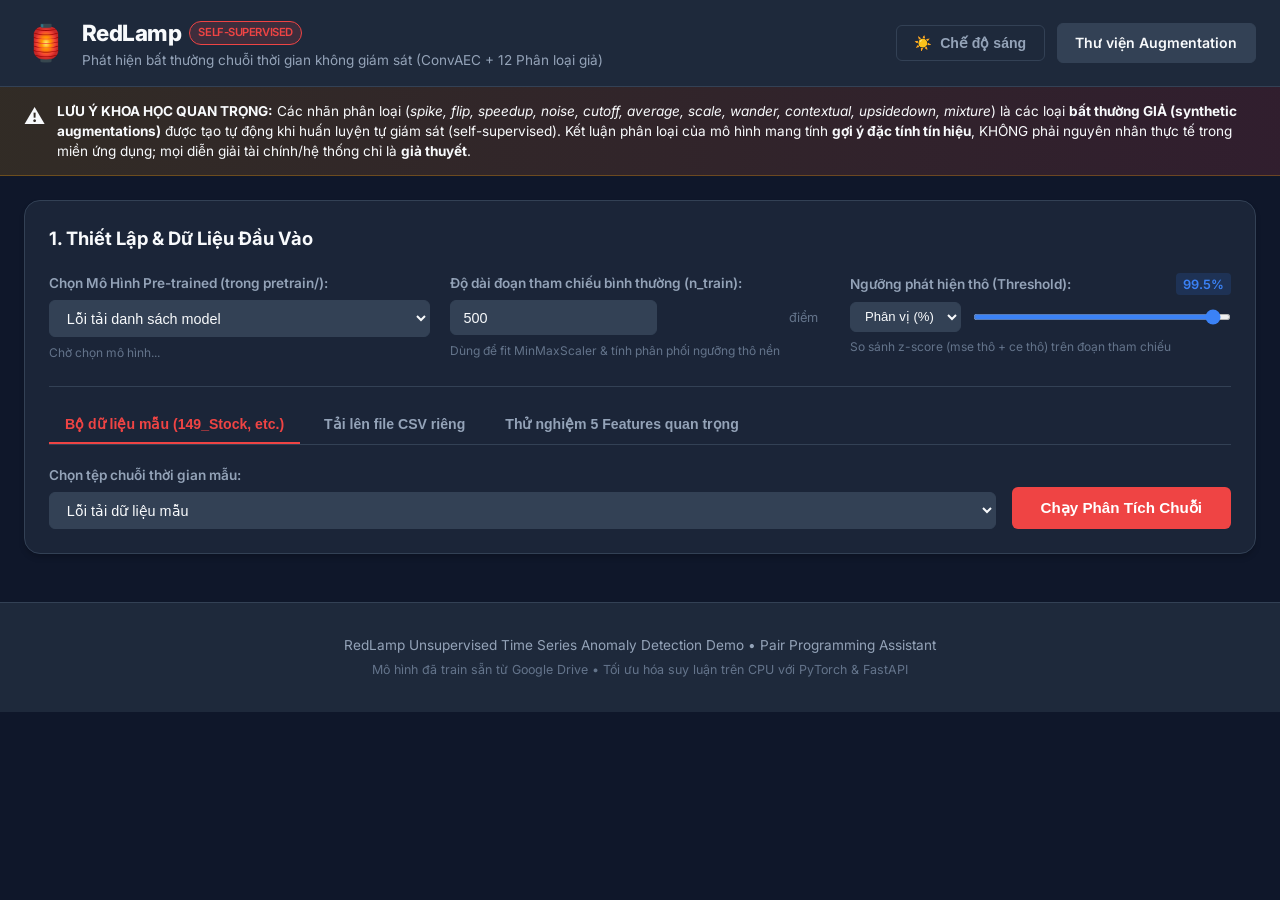
==== frontend/index.html @ c977cbc4 "added" ====
<!DOCTYPE html>
<html lang="vi">
<head>
  <meta charset="UTF-8">
  <meta name="viewport" content="width=device-width, initial-scale=1.0">
  <title>RedLamp: Phát Hiện Bất Thường Chuỗi Thời Gian Không Giám Sát</title>
  <link rel="stylesheet" href="style.css">
  <!-- Plotly.js for interactive responsive charts -->
  <script src="https://cdn.plot.ly/plotly-2.35.2.min.js"></script>
  <!-- Google Fonts -->
  <link rel="preconnect" href="https://fonts.googleapis.com">
  <link rel="preconnect" href="https://fonts.gstatic.com" crossorigin>
  <link href="https://fonts.googleapis.com/css2?family=Inter:wght@300;400;500;600;700;800&family=JetBrains+Mono:wght@400;500;600&display=swap" rel="stylesheet">
</head>
<body class="theme-dark">
  <!-- Top Navigation & Controls Header -->
  <header class="app-header">
    <div class="header-container">
      <div class="brand">
        <div class="brand-logo">🏮</div>
        <div>
          <h1 class="brand-title">RedLamp <span class="badge-tag">Self-Supervised</span></h1>
          <p class="brand-subtitle">Phát hiện bất thường chuỗi thời gian không giám sát (ConvAEC + 12 Phân loại giả)</p>
        </div>
      </div>
      <div class="header-actions">
        <button id="themeToggleBtn" class="btn btn-outline" title="Chuyển chế độ Sáng / Tối">
          <span id="themeIcon">☀️</span> <span id="themeText">Chế độ sáng</span>
        </button>
        <a href="#aug-section" class="btn btn-secondary">Thư viện Augmentation</a>
      </div>
    </div>
  </header>

  <!-- Scientific Disclaimer Banner -->
  <div class="disclaimer-banner">
    <div class="disclaimer-content">
      <span class="disclaimer-icon">⚠️</span>
      <div>
        <strong>LƯU Ý KHOA HỌC QUAN TRỌNG:</strong> Các nhãn phân loại (<em>spike, flip, speedup, noise, cutoff, average, scale, wander, contextual, upsidedown, mixture</em>) là các loại <strong>bất thường GIẢ (synthetic augmentations)</strong> được tạo tự động khi huấn luyện tự giám sát (self-supervised). Kết luận phân loại của mô hình mang tính <strong>gợi ý đặc tính tín hiệu</strong>, KHÔNG phải nguyên nhân thực tế trong miền ứng dụng; mọi diễn giải tài chính/hệ thống chỉ là <strong>giả thuyết</strong>.
      </div>
    </div>
  </div>

  <main class="main-container">
    <!-- TOP SECTION: MAIN CONTROLS & CONCLUSION -->
    <section class="section-card control-dashboard">
      <h2 class="section-title">1. Thiết Lập & Dữ Liệu Đầu Vào</h2>
      
      <div class="grid-controls">
        <!-- Model Selection -->
        <div class="form-group">
          <label for="modelSelect" class="form-label">Chọn Mô Hình Pre-trained (trong pretrain/):</label>
          <select id="modelSelect" class="form-control">
            <option value="">Đang tải danh sách model...</option>
          </select>
          <span class="field-hint" id="modelInfoText">Chờ chọn mô hình...</span>
        </div>

        <!-- Reference Period Length (n_train) -->
        <div class="form-group">
          <label for="nTrainInput" class="form-label">Độ dài đoạn tham chiếu bình thường (n_train):</label>
          <div class="input-with-action">
            <input type="number" id="nTrainInput" class="form-control" value="500" min="105" step="50">
            <span class="input-unit">điểm</span>
          </div>
          <span class="field-hint">Dùng để fit MinMaxScaler &amp; tính phân phối ngưỡng thô nền</span>
        </div>

        <!-- Detection Threshold Slider -->
        <div class="form-group">
          <div class="label-with-val">
            <label for="threshValSlider" class="form-label">Ngưỡng phát hiện thô (Threshold):</label>
            <span id="threshValBadge" class="val-badge">99.5%</span>
          </div>
          <div class="slider-row">
            <select id="threshTypeSelect" class="form-control compact-select">
              <option value="percentile">Phân vị (%)</option>
              <option value="sigma">Mean + kσ</option>
            </select>
            <input type="range" id="threshValSlider" class="form-range" min="90.0" max="99.9" step="0.1" value="99.5">
          </div>
          <span class="field-hint" id="threshHelpText">So sánh z-score (mse thô + ce thô) trên đoạn tham chiếu</span>
        </div>
      </div>

      <!-- Data Input Method Tabs -->
      <div class="tabs-container">
        <div class="tabs-nav">
          <button class="tab-btn active" data-tab="tab-sample">Bộ dữ liệu mẫu (149_Stock, etc.)</button>
          <button class="tab-btn" data-tab="tab-upload">Tải lên file CSV riêng</button>
          <button class="tab-btn" data-tab="tab-point">Thử nghiệm 5 Features quan trọng</button>
        </div>

        <!-- Tab 1: Pre-packaged Sample Data -->
        <div id="tab-sample" class="tab-pane active">
          <div class="sample-row">
            <div class="form-group flex-1">
              <label for="sampleSelect" class="form-label">Chọn tệp chuỗi thời gian mẫu:</label>
              <select id="sampleSelect" class="form-control">
                <option value="149_Stock_id_1_Finance_tr_500_1st_7.csv">149_Stock_id_1_Finance_tr_500_1st_7.csv (Khuyến nghị)</option>
              </select>
            </div>
            <button id="runSampleBtn" class="btn btn-primary btn-run">
              <span class="spinner" id="runSpinner" style="display:none;"></span>
              Chạy Phân Tích Chuỗi
            </button>
          </div>
        </div>

        <!-- Tab 2: Upload CSV -->
        <div id="tab-upload" class="tab-pane">
          <div class="upload-dropzone" id="dropZone">
            <input type="file" id="csvFileInput" accept=".csv" style="display:none;">
            <div class="drop-content">
              <div class="drop-icon">📁</div>
              <p>Kéo thả tệp CSV vào đây hoặc <span class="link-text" id="browseLink">Chọn tệp</span></p>
              <span class="field-hint">CSV cần cột giá trị (ví dụ: 'Data') và cột 'Label' (tùy chọn)</span>
            </div>
          </div>
          <div id="uploadFileInfo" class="upload-info" style="display:none;">
            <span id="uploadFileName"></span> (<span id="uploadRowCount"></span> dòng)
            <button id="runUploadBtn" class="btn btn-primary btn-sm ml-auto">Chạy phân tích tệp này</button>
          </div>
        </div>

        <!-- Tab 3: Interactive 5-Feature Point Tester -->
        <div id="tab-point" class="tab-pane">
          <p class="tab-desc">Thử nghiệm phản ứng tức thì của ConvAEC khi nhập mẫu giá trị cho 5 features đại diện:</p>
          <div class="features-grid" id="featuresGrid">
            <div class="feat-box">
              <label class="form-label">Feature 1 (chính/Data):</label>
              <input type="number" class="form-control feat-input" data-idx="0" value="0.85" step="0.05">
            </div>
            <div class="feat-box">
              <label class="form-label">Feature 2:</label>
              <input type="number" class="form-control feat-input" data-idx="1" value="0.20" step="0.05">
            </div>
            <div class="feat-box">
              <label class="form-label">Feature 3:</label>
              <input type="number" class="form-control feat-input" data-idx="2" value="0.10" step="0.05">
            </div>
            <div class="feat-box">
              <label class="form-label">Feature 4:</label>
              <input type="number" class="form-control feat-input" data-idx="3" value="0.05" step="0.05">
            </div>
            <div class="feat-box">
              <label class="form-label">Feature 5:</label>
              <input type="number" class="form-control feat-input" data-idx="4" value="0.00" step="0.05">
            </div>
          </div>
          <div class="point-actions">
            <button id="predictPointBtn" class="btn btn-secondary">Dự Đoán Tức Thì Trên Điểm Mẫu</button>
            <div id="pointResultBox" class="point-result-box" style="display:none;">
              <span>Kết quả: <strong id="pointTop1">--</strong></span>
              <span id="pointTop3"></span>
            </div>
          </div>
        </div>
      </div>
    </section>

    <!-- CONCLUSION CARD (Main Result) -->
    <section class="section-card conclusion-section" id="conclusionSection" style="display:none;">
      <div class="conclusion-header">
        <h2 class="section-title">2. Kết Luận Phân Tích &amp; Đánh Giá Mức Độ Tin Cậy</h2>
        <span id="conclusionBadge" class="status-badge status-normal">Đang chờ phân tích</span>
      </div>

      <div class="conclusion-grid">
        <!-- Card 1: Primary Verdict -->
        <div class="summary-card verdict-card">
          <div class="card-label">Kết Luận Tổng Thể</div>
          <div class="verdict-text" id="verdictText">Bình Thường</div>
          <div class="verdict-sub" id="verdictSub">Mức độ tin cậy: <span id="confVal">--</span>%</div>
          <div class="stat-pill-row">
            <div class="stat-pill">
              <span class="stat-title">Cửa sổ bất thường:</span>
              <span class="stat-num" id="flaggedCount">0</span> (<span id="flaggedPct">0%</span>)
            </div>
            <div class="stat-pill">
              <span class="stat-title">Số vùng gắn cờ:</span>
              <span class="stat-num" id="regionsCount">0</span>
            </div>
          </div>
        </div>

        <!-- Card 2: Top-3 Anomaly Types -->
        <div class="summary-card top3-card">
          <div class="card-label">Top-3 Nhóm Bất Thường Giả Dự Đoán</div>
          <div id="top3List" class="top3-bars">
            <span class="empty-hint">Không có bất thường nào được gắn cờ.</span>
          </div>
          <div class="card-footnote">
            * Nhãn của vùng = argmax xác suất trung bình các lớp nằm ngoài indices bị loại (lớp normal &amp; lớp có mean > 0.05).
          </div>
        </div>

        <!-- Card 3: Threshold Methodology -->
        <div class="summary-card explain-card">
          <div class="card-label">Nguyên Lý Chọn Ngưỡng Phát Hiện</div>
          <p class="explain-text">
            Điểm cuối cùng của RedLamp bị Min-Max trên toàn chuỗi nên luôn có điểm bằng 1.0 (không thể dùng để kết luận). Hệ thống sử dụng <strong>z-score thô</strong> (kết hợp sai số tái tạo <em>mse thô</em> và điểm phân loại <em>ce thô</em>) so với <strong>phân phối của đoạn tham chiếu bình thường</strong> (<span id="nTrainExplain">500</span> điểm đầu).
          </p>
          <div class="threshold-badge-display">
            Ngưỡng áp dụng: <strong id="threshActiveDesc">--</strong>
          </div>
        </div>
      </div>
    </section>

    <!-- BOTTOM SECTION: 10 STEP-BY-STEP VISUALIZATION BLOCKS -->
    <div id="vizContainer" style="display:none;">
      <!-- Interactive Sliding Time Step Controller -->
      <div class="time-slider-sticky">
        <div class="time-slider-container">
          <div class="slider-header-info">
            <span><strong>Cửa sổ đang chọn (t):</strong> Vị trí <span id="currentTBadge" class="t-badge">100</span> (Cửa sổ: [<span id="winRangeBadge">1 - 100</span>])</span>
            <span class="slider-hint">Kéo thanh trượt hoặc click vào biểu đồ chuỗi để kiểm tra chi tiết từng cửa sổ</span>
          </div>
          <input type="range" id="timeSlider" class="form-range main-time-slider" min="0" max="100" value="0">
        </div>
      </div>

      <!-- BLOCK 1: Raw & MinMax Normalized Series -->
      <section class="section-card viz-block" id="block-1">
        <div class="block-header">
          <div class="block-number">01</div>
          <div>
            <h3 class="block-title">Chuỗi Gốc &amp; Chuỗi Chuẩn Hóa Min-Max (Đánh Dấu Tham Chiếu)</h3>
            <p class="block-desc">Chuỗi đầu vào được chuẩn hóa MinMax dựa trên thống kê của n_train điểm đầu (vùng xanh lá). Nếu có giá trị vượt ngưỡng ngoài đoạn tham chiếu, giá trị có thể nhỏ hơn 0 hoặc lớn hơn 1.</p>
          </div>
        </div>
        <div id="chartSeries" class="chart-box"></div>
      </section>

      <!-- BLOCK 2: Sliding Window Selector -->
      <section class="section-card viz-block" id="block-2">
        <div class="block-header">
          <div class="block-number">02</div>
          <div>
            <h3 class="block-title">Cắt Cửa Sổ Trượt [t - W + 1, t] (W = 100)</h3>
            <p class="block-desc">Mô hình cắt chuỗi thành các cửa sổ trượt độ dài W=100. Vùng sáng vàng dưới đây làm nổi bật cửa sổ đang xét hiện tại.</p>
          </div>
        </div>
        <div id="chartSlidingWindow" class="chart-box"></div>
      </section>

      <!-- BLOCK 3: Latent Space PCA 2D Projection -->
      <section class="section-card viz-block" id="block-3">
        <div class="block-header">
          <div class="block-number">03</div>
          <div>
            <h3 class="block-title">Không Gian Tiềm Ẩn Encoder: Chiếu PCA 2D (Embedding 128D &rarr; 2D)</h3>
            <p class="block-desc">Vector đặc trưng 128 chiều (pred_enc) của từng cửa sổ được chiếu xuống 2D bằng PCA. Các cửa sổ bình thường cụm chặt ở trung tâm, trong khi bất thường dạt ra xa.</p>
          </div>
          <div class="pca-controls ml-auto">
            <label class="form-label compact">Tô màu theo:</label>
            <select id="pcaColorMode" class="form-control compact-select">
              <option value="score">Điểm bất thường (Anomaly Score)</option>
              <option value="flagged">Vùng gắn cờ (Flagged / Normal)</option>
              <option value="label">Nhãn Ground Truth</option>
            </select>
          </div>
        </div>
        <div id="chartPCA" class="chart-box"></div>
      </section>

      <!-- BLOCK 4: Window Reconstruction: Input vs Predicted -->
      <section class="section-card viz-block" id="block-4">
        <div class="block-header">
          <div class="block-number">04</div>
          <div>
            <h3 class="block-title">Tái Tạo Tín Hiệu: Input vs Predicted &amp; Sai Số Bình Phương</h3>
            <p class="block-desc">So sánh tín hiệu chuẩn hóa thực tế của cửa sổ được chọn với tín hiệu tái tạo bởi ConvDecoder. Sai số bình phương (x - x̂)² thể hiện rõ vị trí sai khác.</p>
          </div>
        </div>
        <div id="chartReconstruction" class="chart-box"></div>
      </section>

      <!-- BLOCK 5: Reconstruction MSE Score Curves -->
      <section class="section-card viz-block" id="block-5">
        <div class="block-header">
          <div class="block-number">05</div>
          <div>
            <h3 class="block-title">Điểm Tái Tạo: MSE Thô &rarr; Trung Bình Trượt (w=50) &rarr; Min-Max</h3>
            <p class="block-desc">Trực quan hóa cả 3 bước chuyển đổi của thành phần sai số tái tạo theo thời gian.</p>
          </div>
        </div>
        <div id="chartMSEScores" class="chart-box"></div>
      </section>

      <!-- BLOCK 6: Classification Heatmap & Probabilities Bar Chart -->
      <section class="section-card viz-block" id="block-6">
        <div class="block-header">
          <div class="block-number">06</div>
          <div>
            <h3 class="block-title">Bộ Phân Loại Đa Nhãn: Heatmap Toàn Chuỗi &amp; Cột 12 Lớp Cửa Sổ Đang Chọn</h3>
            <p class="block-desc">Xác suất phân loại softmax (12 lớp) trên toàn bộ các cửa sổ và phân phối chi tiết của cửa sổ đang xét.</p>
          </div>
        </div>
        <div class="grid-2-col">
          <div id="chartHeatmap" class="chart-box"></div>
          <div id="chartWindowProbs" class="chart-box"></div>
        </div>
      </section>

      <!-- BLOCK 7: Classification CE Score Curves -->
      <section class="section-card viz-block" id="block-7">
        <div class="block-header">
          <div class="block-number">07</div>
          <div>
            <h3 class="block-title">Điểm Phân Loại: CE Score (Loại Trừ Lớp Nền &amp; Trung Bình Trượt)</h3>
            <p class="block-desc">
              ce_score = tổng pred_label của các lớp KHÔNG thuộc indices, với 
              <span class="code-span">indices = {normal} ∪ {lớp có mean pred_label > 0.05}</span>.
              <br>Các lớp bị loại trong chuỗi này: <strong id="excludedClassesBadge">0 (normal)</strong>
            </p>
          </div>
        </div>
        <div id="chartCEScores" class="chart-box"></div>
      </section>

      <!-- BLOCK 8: Final RedLamp Score & Detected Regions -->
      <section class="section-card viz-block" id="block-8">
        <div class="block-header">
          <div class="block-number">08</div>
          <div>
            <h3 class="block-title">Điểm Cuối Cùng RedLamp = (mse_score + ce_score) / 2 &amp; Vùng Bị Gắn Cờ</h3>
            <p class="block-desc">Điểm tổng hợp RedLamp kết hợp tái tạo và phân loại, đối chiếu với ngưỡng phát hiện và nhãn Ground Truth (nếu có).</p>
          </div>
        </div>
        <div id="chartFinalScore" class="chart-box"></div>
      </section>

      <!-- BLOCK 9: Augmentation Library (12 Synthetic Anomaly Types) -->
      <section class="section-card viz-block" id="aug-section">
        <div class="block-header">
          <div class="block-number">09</div>
          <div>
            <h3 class="block-title">Thư Viện Augmentation: 12 Loại Bất Thường Giả Dùng Khi Huấn Luyện</h3>
            <p class="block-desc">Giải thích chi tiết 12 dạng bất thường nhân tạo được tự động chèn trong loaders/loader_aug.py giúp mô hình RedLamp học phân loại mà không cần nhãn người gán.</p>
          </div>
        </div>
        <div class="aug-grid" id="augGrid">
          <div class="loading-aug">Đang tải 12 dạng sóng bất thường giả...</div>
        </div>
      </section>

      <!-- BLOCK 10: Training & Validation Loss Curves -->
      <section class="section-card viz-block" id="block-10">
        <div class="block-header">
          <div class="block-number">10</div>
          <div>
            <h3 class="block-title">Lịch Sử Huấn Luyện Của Mô Hình (Train / Valid Loss)</h3>
            <p class="block-desc">Biểu đồ suy giảm hàm mất mát qua các Epoch: Tổng hợp, AE Loss (MSE) và C Loss (Cross Entropy) đọc từ các file *_loss.txt.</p>
          </div>
        </div>
        <div id="chartLossCurves" class="chart-box"></div>
      </section>
    </div>
  </main>

  <footer class="app-footer">
    <div class="footer-container">
      <p>RedLamp Unsupervised Time Series Anomaly Detection Demo &bull; Pair Programming Assistant</p>
      <p class="footer-sub">Mô hình đã train sẵn từ Google Drive &bull; Tối ưu hóa suy luận trên CPU với PyTorch &amp; FastAPI</p>
    </div>
  </footer>

  <script src="app.js"></script>
</body>
</html>
---- frontend/style.css ----
:root {
  --bg-primary: #0f172a;
  --bg-secondary: #1e293b;
  --bg-tertiary: #334155;
  --card-bg: rgba(30, 41, 59, 0.85);
  --card-border: #334155;
  --text-primary: #f8fafc;
  --text-secondary: #94a3b8;
  --text-muted: #64748b;
  --accent-red: #ef4444;
  --accent-red-bg: rgba(239, 68, 68, 0.15);
  --accent-green: #10b981;
  --accent-green-bg: rgba(16, 185, 129, 0.15);
  --accent-blue: #3b82f6;
  --accent-blue-bg: rgba(59, 130, 246, 0.15);
  --accent-amber: #f59e0b;
  --accent-purple: #8b5cf6;
  --chart-grid: rgba(255, 255, 255, 0.08);
  --radius-sm: 6px;
  --radius-md: 10px;
  --radius-lg: 16px;
  --shadow-sm: 0 1px 2px 0 rgba(0, 0, 0, 0.05);
  --shadow-md: 0 4px 6px -1px rgba(0, 0, 0, 0.2);
  --shadow-lg: 0 10px 15px -3px rgba(0, 0, 0, 0.3);
}

body.theme-light {
  --bg-primary: #f8fafc;
  --bg-secondary: #ffffff;
  --bg-tertiary: #e2e8f0;
  --card-bg: rgba(255, 255, 255, 0.9);
  --card-border: #e2e8f0;
  --text-primary: #0f172a;
  --text-secondary: #475569;
  --text-muted: #94a3b8;
  --accent-red: #dc2626;
  --accent-red-bg: rgba(220, 38, 38, 0.1);
  --accent-green: #059669;
  --accent-green-bg: rgba(5, 150, 105, 0.1);
  --accent-blue: #2563eb;
  --accent-blue-bg: rgba(37, 99, 235, 0.1);
  --chart-grid: rgba(0, 0, 0, 0.06);
}

* {
  box-sizing: border-box;
  margin: 0;
  padding: 0;
}

body {
  font-family: 'Inter', -apple-system, BlinkMacSystemFont, sans-serif;
  background-color: var(--bg-primary);
  color: var(--text-primary);
  line-height: 1.5;
  transition: background-color 0.25s, color 0.25s;
}

/* HEADER */
.app-header {
  background-color: var(--bg-secondary);
  border-bottom: 1px solid var(--card-border);
  padding: 1rem 1.5rem;
  position: sticky;
  top: 0;
  z-index: 100;
  backdrop-filter: blur(8px);
}

.header-container {
  max-width: 1400px;
  margin: 0 auto;
  display: flex;
  justify-content: space-between;
  align-items: center;
  flex-wrap: wrap;
  gap: 1rem;
}

.brand {
  display: flex;
  align-items: center;
  gap: 0.85rem;
}

.brand-logo {
  font-size: 2.2rem;
  line-height: 1;
}

.brand-title {
  font-size: 1.4rem;
  font-weight: 800;
  letter-spacing: -0.02em;
  display: flex;
  align-items: center;
  gap: 0.5rem;
}

.brand-subtitle {
  font-size: 0.85rem;
  color: var(--text-secondary);
}

.badge-tag {
  font-size: 0.7rem;
  font-weight: 600;
  background: var(--accent-red-bg);
  color: var(--accent-red);
  padding: 0.15rem 0.5rem;
  border-radius: 9999px;
  border: 1px solid var(--accent-red);
  text-transform: uppercase;
}

.header-actions {
  display: flex;
  align-items: center;
  gap: 0.75rem;
}

/* DISCLAIMER BANNER */
.disclaimer-banner {
  background: linear-gradient(90deg, rgba(245, 158, 11, 0.15), rgba(239, 68, 68, 0.15));
  border-bottom: 1px solid rgba(245, 158, 11, 0.3);
  padding: 0.85rem 1.5rem;
  color: var(--text-primary);
  font-size: 0.85rem;
}

.disclaimer-content {
  max-width: 1400px;
  margin: 0 auto;
  display: flex;
  align-items: flex-start;
  gap: 0.75rem;
}

.disclaimer-icon {
  font-size: 1.3rem;
  flex-shrink: 0;
}

/* LAYOUT CONTAINER */
.main-container {
  max-width: 1400px;
  margin: 1.5rem auto;
  padding: 0 1.5rem;
  display: flex;
  flex-direction: column;
  gap: 1.5rem;
}

/* SECTION CARDS */
.section-card {
  background-color: var(--card-bg);
  border: 1px solid var(--card-border);
  border-radius: var(--radius-lg);
  padding: 1.5rem;
  box-shadow: var(--shadow-md);
  backdrop-filter: blur(8px);
}

.section-title {
  font-size: 1.15rem;
  font-weight: 700;
  margin-bottom: 1.25rem;
  color: var(--text-primary);
  display: flex;
  align-items: center;
  gap: 0.5rem;
}

/* FORM CONTROLS */
.grid-controls {
  display: grid;
  grid-template-columns: repeat(auto-fit, minmax(280px, 1fr));
  gap: 1.25rem;
  margin-bottom: 1.5rem;
}

.form-group {
  display: flex;
  flex-direction: column;
  gap: 0.4rem;
}

.form-label {
  font-size: 0.85rem;
  font-weight: 600;
  color: var(--text-secondary);
}

.form-label.compact {
  font-size: 0.8rem;
  margin-bottom: 0;
}

.form-control {
  background-color: var(--bg-tertiary);
  border: 1px solid var(--card-border);
  color: var(--text-primary);
  border-radius: var(--radius-sm);
  padding: 0.55rem 0.8rem;
  font-size: 0.9rem;
  outline: none;
  transition: border-color 0.15s, box-shadow 0.15s;
}

.form-control:focus {
  border-color: var(--accent-blue);
  box-shadow: 0 0 0 2px var(--accent-blue-bg);
}

.compact-select {
  padding: 0.35rem 0.6rem;
  font-size: 0.82rem;
  width: auto;
}

.field-hint {
  font-size: 0.75rem;
  color: var(--text-muted);
}

.label-with-val {
  display: flex;
  justify-content: space-between;
  align-items: center;
}

.val-badge {
  background: var(--accent-blue-bg);
  color: var(--accent-blue);
  font-size: 0.8rem;
  font-weight: 600;
  padding: 0.1rem 0.45rem;
  border-radius: 4px;
}

.slider-row {
  display: flex;
  align-items: center;
  gap: 0.75rem;
}

.form-range {
  flex: 1;
  accent-color: var(--accent-blue);
  height: 6px;
  cursor: pointer;
}

.input-with-action {
  display: flex;
  align-items: center;
  position: relative;
}

.input-unit {
  position: absolute;
  right: 0.75rem;
  font-size: 0.8rem;
  color: var(--text-muted);
  pointer-events: none;
}

/* BUTTONS */
.btn {
  display: inline-flex;
  align-items: center;
  justify-content: center;
  gap: 0.5rem;
  padding: 0.55rem 1.1rem;
  font-size: 0.88rem;
  font-weight: 600;
  border-radius: var(--radius-sm);
  cursor: pointer;
  border: 1px solid transparent;
  transition: all 0.15s ease-in-out;
  text-decoration: none;
}

.btn-primary {
  background-color: var(--accent-red);
  color: #ffffff;
}

.btn-primary:hover {
  background-color: #dc2626;
  box-shadow: 0 2px 8px rgba(239, 68, 68, 0.4);
}

.btn-secondary {
  background-color: var(--bg-tertiary);
  color: var(--text-primary);
  border-color: var(--card-border);
}

.btn-secondary:hover {
  background-color: var(--card-border);
}

.btn-outline {
  background-color: transparent;
  border-color: var(--card-border);
  color: var(--text-secondary);
}

.btn-outline:hover {
  color: var(--text-primary);
  border-color: var(--text-secondary);
}

.btn-sm {
  padding: 0.35rem 0.75rem;
  font-size: 0.8rem;
}

.btn-run {
  padding: 0.7rem 1.75rem;
  font-size: 0.95rem;
  height: 42px;
  align-self: flex-end;
}

/* SPINNER */
.spinner {
  width: 16px;
  height: 16px;
  border: 2px solid rgba(255, 255, 255, 0.3);
  border-top-color: #ffffff;
  border-radius: 50%;
  animation: spin 0.8s linear infinite;
  display: inline-block;
}

@keyframes spin {
  to { transform: rotate(360deg); }
}

/* TABS */
.tabs-container {
  border-top: 1px solid var(--card-border);
  padding-top: 1.25rem;
}

.tabs-nav {
  display: flex;
  gap: 0.5rem;
  border-bottom: 1px solid var(--card-border);
  margin-bottom: 1.25rem;
}

.tab-btn {
  background: transparent;
  border: none;
  color: var(--text-secondary);
  font-size: 0.88rem;
  font-weight: 600;
  padding: 0.6rem 1rem;
  cursor: pointer;
  border-bottom: 2px solid transparent;
  transition: all 0.15s;
}

.tab-btn:hover {
  color: var(--text-primary);
}

.tab-btn.active {
  color: var(--accent-red);
  border-bottom-color: var(--accent-red);
}

.tab-pane {
  display: none;
}

.tab-pane.active {
  display: block;
}

.sample-row {
  display: flex;
  align-items: flex-end;
  gap: 1rem;
  flex-wrap: wrap;
}

.flex-1 {
  flex: 1;
}

/* DROPZONE */
.upload-dropzone {
  border: 2px dashed var(--card-border);
  border-radius: var(--radius-md);
  padding: 2rem;
  text-align: center;
  background-color: var(--bg-tertiary);
  cursor: pointer;
  transition: border-color 0.2s, background-color 0.2s;
}

.upload-dropzone:hover, .upload-dropzone.dragover {
  border-color: var(--accent-blue);
  background-color: var(--accent-blue-bg);
}

.drop-icon {
  font-size: 2.2rem;
  margin-bottom: 0.5rem;
}

.link-text {
  color: var(--accent-blue);
  text-decoration: underline;
  cursor: pointer;
}

.upload-info {
  display: flex;
  align-items: center;
  gap: 1rem;
  background: var(--bg-secondary);
  border: 1px solid var(--card-border);
  border-radius: var(--radius-sm);
  padding: 0.75rem 1rem;
  margin-top: 0.75rem;
}

.ml-auto {
  margin-left: auto;
}

/* 5-FEATURES GRID */
.features-grid {
  display: grid;
  grid-template-columns: repeat(auto-fit, minmax(140px, 1fr));
  gap: 0.85rem;
  margin-top: 0.75rem;
  margin-bottom: 1rem;
}

.feat-box {
  background: var(--bg-tertiary);
  padding: 0.6rem 0.8rem;
  border-radius: var(--radius-sm);
  border: 1px solid var(--card-border);
}

.point-actions {
  display: flex;
  align-items: center;
  gap: 1.25rem;
  flex-wrap: wrap;
}

.point-result-box {
  background: var(--bg-secondary);
  border: 1px solid var(--accent-purple);
  padding: 0.5rem 1rem;
  border-radius: var(--radius-sm);
  display: flex;
  gap: 1.25rem;
  align-items: center;
  font-size: 0.88rem;
}

/* CONCLUSION SECTION */
.conclusion-header {
  display: flex;
  justify-content: space-between;
  align-items: center;
  margin-bottom: 1.25rem;
  flex-wrap: wrap;
  gap: 0.75rem;
}

.status-badge {
  font-size: 0.95rem;
  font-weight: 700;
  padding: 0.35rem 1.1rem;
  border-radius: 9999px;
  text-transform: uppercase;
  letter-spacing: 0.05em;
  display: inline-flex;
  align-items: center;
  gap: 0.5rem;
}

.status-anomaly {
  background-color: var(--accent-red-bg);
  color: var(--accent-red);
  border: 1px solid var(--accent-red);
  box-shadow: 0 0 12px rgba(239, 68, 68, 0.3);
}

.status-normal {
  background-color: var(--accent-green-bg);
  color: var(--accent-green);
  border: 1px solid var(--accent-green);
}

.conclusion-grid {
  display: grid;
  grid-template-columns: repeat(auto-fit, minmax(320px, 1fr));
  gap: 1.25rem;
}

.summary-card {
  background: var(--bg-secondary);
  border: 1px solid var(--card-border);
  border-radius: var(--radius-md);
  padding: 1.25rem;
  display: flex;
  flex-direction: column;
  gap: 0.75rem;
}

.card-label {
  font-size: 0.78rem;
  font-weight: 700;
  text-transform: uppercase;
  color: var(--text-muted);
  letter-spacing: 0.05em;
}

.verdict-text {
  font-size: 1.8rem;
  font-weight: 800;
  line-height: 1.2;
}

.verdict-sub {
  font-size: 0.9rem;
  color: var(--text-secondary);
}

.stat-pill-row {
  display: flex;
  gap: 0.75rem;
  margin-top: auto;
  flex-wrap: wrap;
}

.stat-pill {
  background: var(--bg-tertiary);
  padding: 0.35rem 0.65rem;
  border-radius: 6px;
  font-size: 0.8rem;
  display: flex;
  gap: 0.3rem;
  align-items: center;
}

.stat-title {
  color: var(--text-muted);
}

.stat-num {
  font-weight: 700;
  color: var(--text-primary);
}

.top3-bars {
  display: flex;
  flex-direction: column;
  gap: 0.5rem;
}

.top3-item {
  display: flex;
  flex-direction: column;
  gap: 0.2rem;
}

.top3-label-row {
  display: flex;
  justify-content: space-between;
  font-size: 0.82rem;
  font-weight: 600;
}

.top3-progress-bg {
  background: var(--bg-tertiary);
  border-radius: 4px;
  height: 8px;
  overflow: hidden;
}

.top3-progress-fill {
  background: linear-gradient(90deg, var(--accent-red), var(--accent-amber));
  height: 100%;
  border-radius: 4px;
}

.card-footnote {
  font-size: 0.72rem;
  color: var(--text-muted);
  line-height: 1.3;
  margin-top: auto;
}

.explain-text {
  font-size: 0.85rem;
  color: var(--text-secondary);
  line-height: 1.5;
}

.threshold-badge-display {
  background: var(--bg-tertiary);
  border-radius: 6px;
  padding: 0.5rem 0.75rem;
  font-size: 0.82rem;
  margin-top: auto;
}

/* STICKY TIME SLIDER */
.time-slider-sticky {
  position: sticky;
  top: 75px;
  z-index: 90;
  background: var(--bg-secondary);
  border: 1px solid var(--accent-blue);
  border-radius: var(--radius-md);
  padding: 0.85rem 1.25rem;
  box-shadow: var(--shadow-lg);
  backdrop-filter: blur(12px);
}

.time-slider-container {
  display: flex;
  flex-direction: column;
  gap: 0.4rem;
}

.slider-header-info {
  display: flex;
  justify-content: space-between;
  font-size: 0.85rem;
  flex-wrap: wrap;
}

.t-badge {
  background: var(--accent-blue-bg);
  color: var(--accent-blue);
  font-family: 'JetBrains Mono', monospace;
  font-weight: 700;
  padding: 0.1rem 0.4rem;
  border-radius: 4px;
}

.slider-hint {
  font-size: 0.75rem;
  color: var(--text-muted);
}

.main-time-slider {
  width: 100%;
  accent-color: var(--accent-blue);
  cursor: pointer;
}

/* VIZ BLOCKS */
.viz-block {
  margin-bottom: 1.5rem;
}

.block-header {
  display: flex;
  align-items: flex-start;
  gap: 1rem;
  margin-bottom: 1rem;
  flex-wrap: wrap;
}

.block-number {
  font-family: 'JetBrains Mono', monospace;
  font-size: 1.4rem;
  font-weight: 800;
  color: var(--accent-red);
  background: var(--accent-red-bg);
  padding: 0.1rem 0.6rem;
  border-radius: 6px;
  flex-shrink: 0;
}

.block-title {
  font-size: 1.05rem;
  font-weight: 700;
  color: var(--text-primary);
}

.block-desc {
  font-size: 0.82rem;
  color: var(--text-secondary);
  margin-top: 0.2rem;
}

.code-span {
  font-family: 'JetBrains Mono', monospace;
  background: var(--bg-tertiary);
  padding: 0.1rem 0.35rem;
  border-radius: 4px;
  font-size: 0.8rem;
}

.chart-box {
  width: 100%;
  min-height: 340px;
  background: var(--bg-secondary);
  border: 1px solid var(--card-border);
  border-radius: var(--radius-md);
  overflow: hidden;
}

.grid-2-col {
  display: grid;
  grid-template-columns: 3fr 2fr;
  gap: 1.25rem;
}

@media (max-width: 900px) {
  .grid-2-col {
    grid-template-columns: 1fr;
  }
}

/* AUGMENTATION GALLERY */
.aug-grid {
  display: grid;
  grid-template-columns: repeat(auto-fill, minmax(280px, 1fr));
  gap: 1.25rem;
}

.aug-card {
  background: var(--bg-secondary);
  border: 1px solid var(--card-border);
  border-radius: var(--radius-md);
  padding: 1rem;
  display: flex;
  flex-direction: column;
  gap: 0.5rem;
  transition: transform 0.15s, border-color 0.15s;
}

.aug-card:hover {
  transform: translateY(-2px);
  border-color: var(--accent-red);
}

.aug-card-title {
  font-size: 0.9rem;
  font-weight: 700;
  display: flex;
  justify-content: space-between;
}

.aug-tag {
  font-size: 0.7rem;
  font-family: 'JetBrains Mono', monospace;
  color: var(--accent-red);
  background: var(--accent-red-bg);
  padding: 0.1rem 0.4rem;
  border-radius: 4px;
}

.aug-card-desc {
  font-size: 0.78rem;
  color: var(--text-secondary);
  line-height: 1.35;
}

.aug-chart-mini {
  width: 100%;
  height: 120px;
  background: var(--bg-tertiary);
  border-radius: var(--radius-sm);
  overflow: hidden;
}

/* FOOTER */
.app-footer {
  border-top: 1px solid var(--card-border);
  background: var(--bg-secondary);
  padding: 2rem 1.5rem;
  margin-top: 3rem;
  text-align: center;
}

.footer-container {
  max-width: 1400px;
  margin: 0 auto;
  font-size: 0.85rem;
  color: var(--text-secondary);
}

.footer-sub {
  font-size: 0.78rem;
  color: var(--text-muted);
  margin-top: 0.35rem;
}
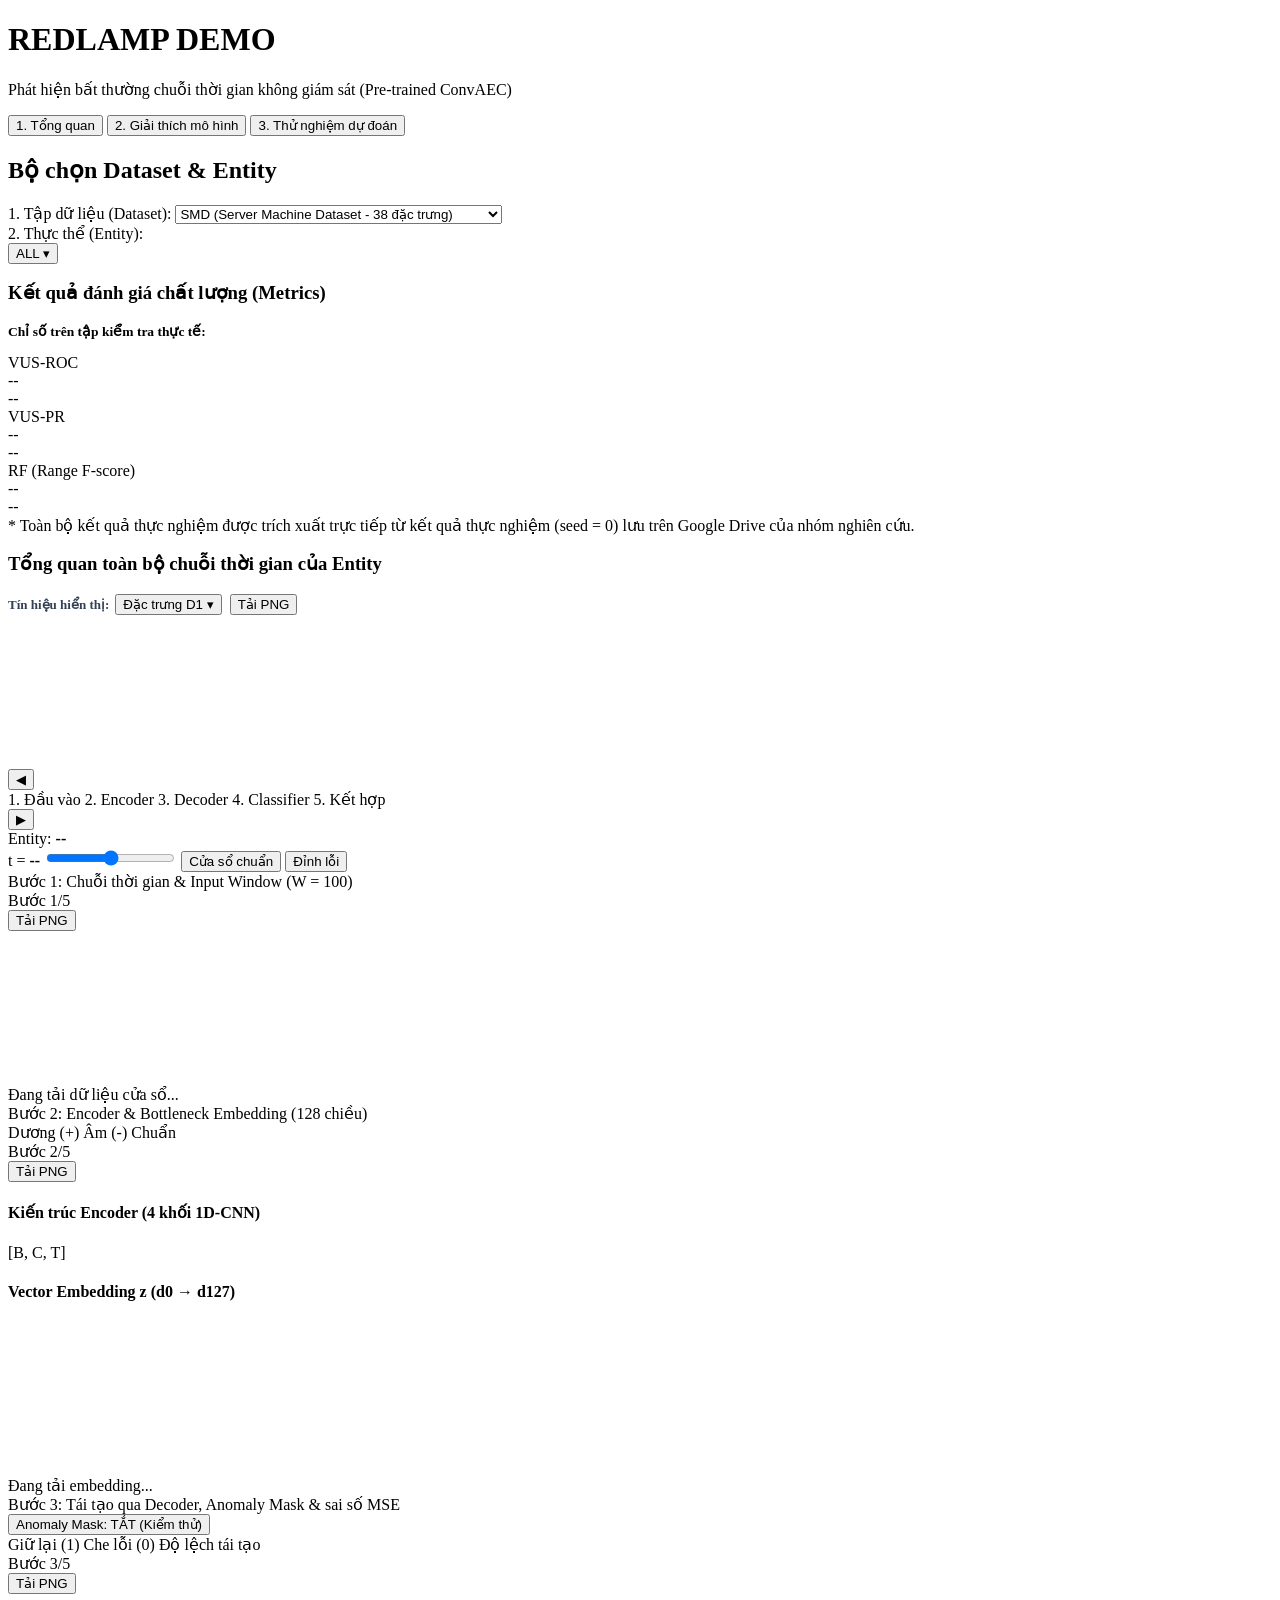
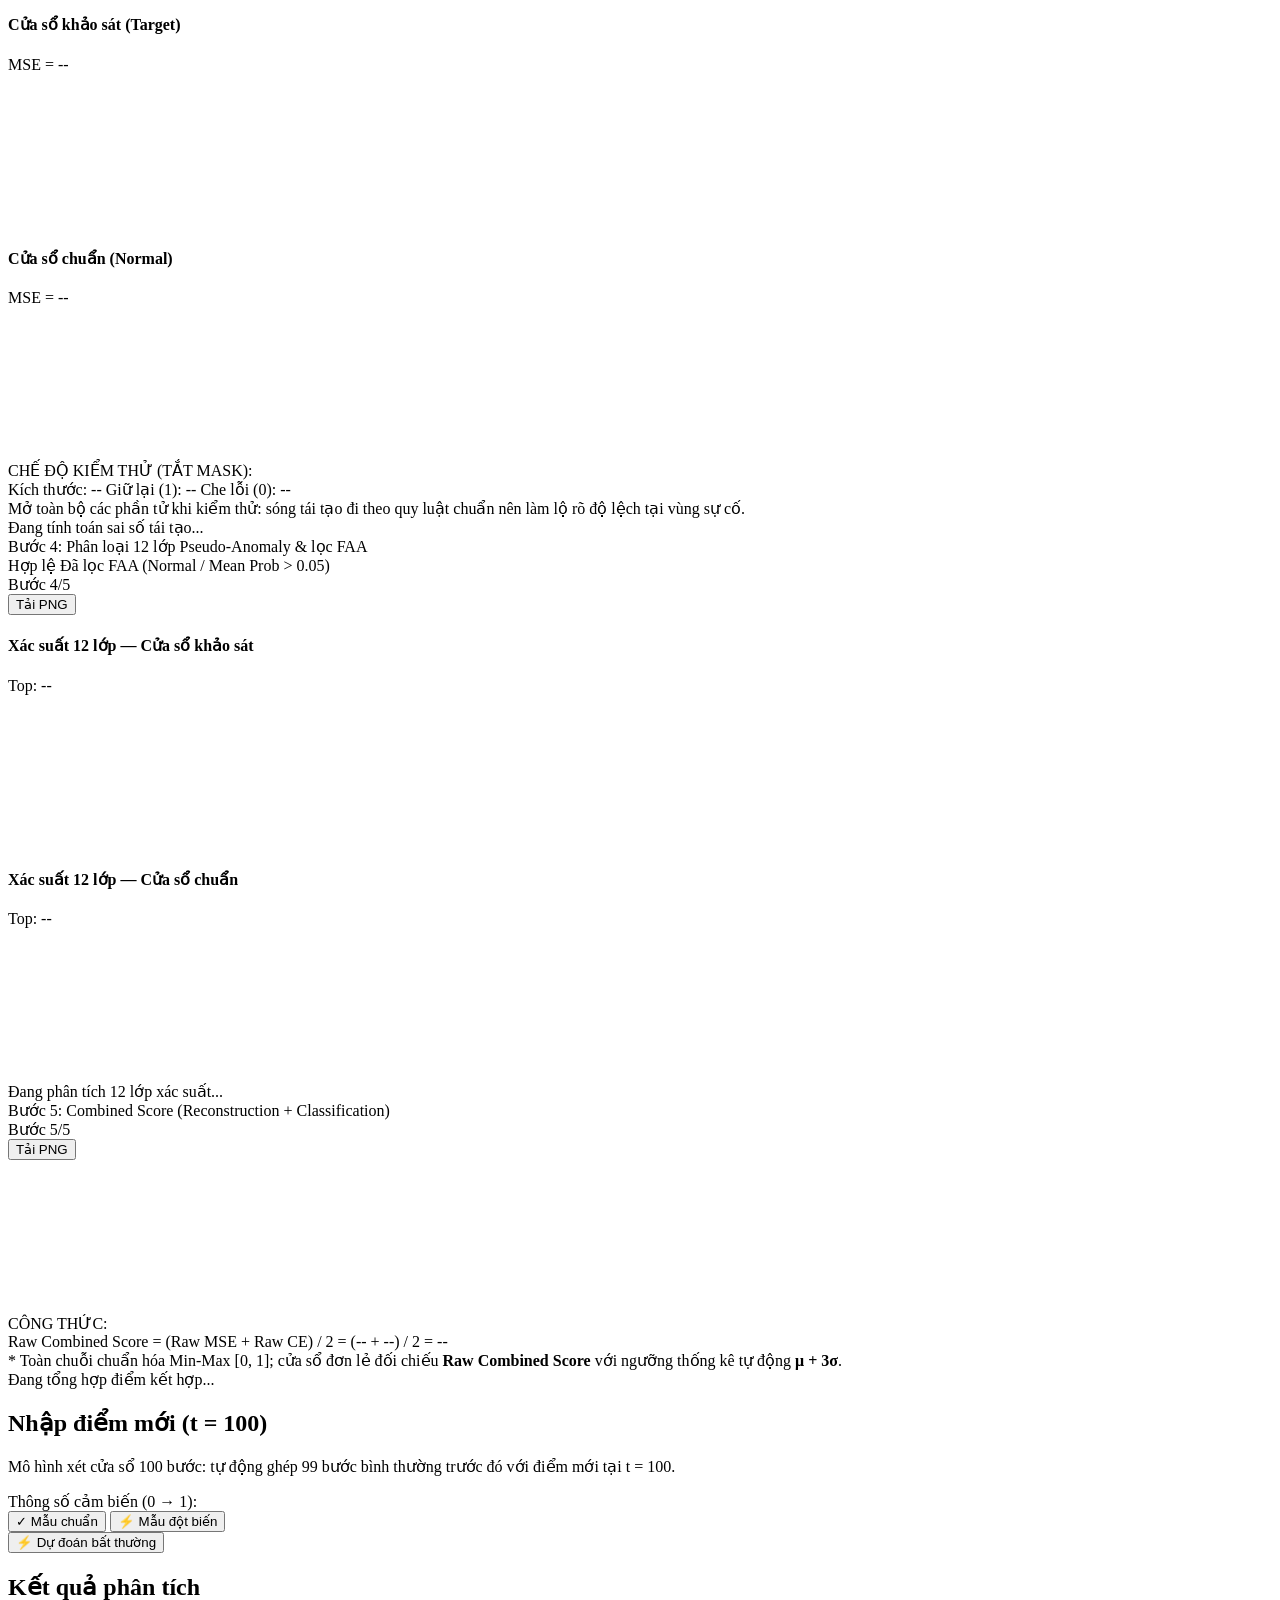
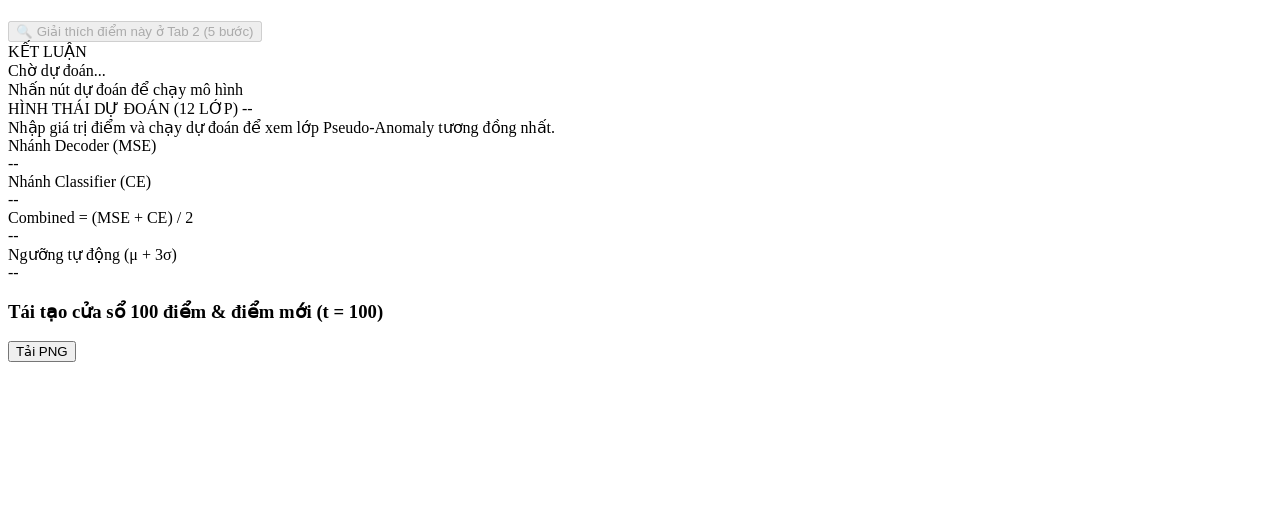
==== commit 60fdce57: "feat: update redlamp implementation, add SMD benchmark datasets, demo application, notebooks and aca" ====
--- a/frontend/index.html
+++ b/frontend/index.html
@@ -1,374 +1,487 @@
 <!DOCTYPE html>
 <html lang="vi">
+
 <head>
   <meta charset="UTF-8">
   <meta name="viewport" content="width=device-width, initial-scale=1.0">
-  <title>RedLamp: Phát Hiện Bất Thường Chuỗi Thời Gian Không Giám Sát</title>
-  <link rel="stylesheet" href="style.css">
-  <!-- Plotly.js for interactive responsive charts -->
-  <script src="https://cdn.plot.ly/plotly-2.35.2.min.js"></script>
-  <!-- Google Fonts -->
-  <link rel="preconnect" href="https://fonts.googleapis.com">
-  <link rel="preconnect" href="https://fonts.gstatic.com" crossorigin>
-  <link href="https://fonts.googleapis.com/css2?family=Inter:wght@300;400;500;600;700;800&family=JetBrains+Mono:wght@400;500;600&display=swap" rel="stylesheet">
+  <meta http-equiv="Cache-Control" content="no-cache, no-store, must-revalidate">
+  <meta http-equiv="Pragma" content="no-cache">
+  <meta http-equiv="Expires" content="0">
+  <title>RedLamp Demo - Phát hiện bất thường chuỗi thời gian</title>
+  <link rel="stylesheet" href="/static/style.css?v=20261119_v3_noseed">
 </head>
-<body class="theme-dark">
-  <!-- Top Navigation & Controls Header -->
+
+<body>
+  <!-- Compact Unified Topbar -->
   <header class="app-header">
-    <div class="header-container">
+    <div class="header-content">
       <div class="brand">
-        <div class="brand-logo">🏮</div>
-        <div>
-          <h1 class="brand-title">RedLamp <span class="badge-tag">Self-Supervised</span></h1>
-          <p class="brand-subtitle">Phát hiện bất thường chuỗi thời gian không giám sát (ConvAEC + 12 Phân loại giả)</p>
-        </div>
-      </div>
-      <div class="header-actions">
-        <button id="themeToggleBtn" class="btn btn-outline" title="Chuyển chế độ Sáng / Tối">
-          <span id="themeIcon">☀️</span> <span id="themeText">Chế độ sáng</span>
-        </button>
-        <a href="#aug-section" class="btn btn-secondary">Thư viện Augmentation</a>
-      </div>
+        <h1>REDLAMP DEMO</h1>
+        <p class="subtitle">Phát hiện bất thường chuỗi thời gian không giám sát (Pre-trained ConvAEC)</p>
+      </div>
+
+      <!-- Navigation Tabs integrated in Header -->
+      <nav class="app-tabs">
+        <button class="tab-btn active" data-tab="tab-pretrain">1. Tổng quan</button>
+        <button class="tab-btn" data-tab="tab-explain">2. Giải thích mô hình</button>
+        <button class="tab-btn" data-tab="tab-predict">3. Thử nghiệm dự đoán</button>
+      </nav>
     </div>
   </header>
 
-  <!-- Scientific Disclaimer Banner -->
-  <div class="disclaimer-banner">
-    <div class="disclaimer-content">
-      <span class="disclaimer-icon">⚠️</span>
-      <div>
-        <strong>LƯU Ý KHOA HỌC QUAN TRỌNG:</strong> Các nhãn phân loại (<em>spike, flip, speedup, noise, cutoff, average, scale, wander, contextual, upsidedown, mixture</em>) là các loại <strong>bất thường GIẢ (synthetic augmentations)</strong> được tạo tự động khi huấn luyện tự giám sát (self-supervised). Kết luận phân loại của mô hình mang tính <strong>gợi ý đặc tính tín hiệu</strong>, KHÔNG phải nguyên nhân thực tế trong miền ứng dụng; mọi diễn giải tài chính/hệ thống chỉ là <strong>giả thuyết</strong>.
+  <main class="app-main">
+    <!-- TAB 1: PRETRAIN SELECTION -->
+    <section id="tab-pretrain" class="tab-content active">
+      <div class="card selector-card">
+        <div class="selector-header-row">
+          <h2>Bộ chọn Dataset &amp; Entity</h2>
+        </div>
+        <div class="selector-grid">
+          <div class="form-group">
+            <label for="select-dataset">1. Tập dữ liệu (Dataset):</label>
+            <select id="select-dataset" class="form-control">
+              <option value="smd">SMD (Server Machine Dataset - 38 đặc trưng)</option>
+              <option value="iops">AIOps / IOPS (1 đặc trưng)</option>
+              <option value="msl">MSL (Mars Science Laboratory - 55 đặc trưng)</option>
+              <option value="smap">SMAP (Soil Moisture Active Passive - 25 đặc trưng)</option>
+              <option value="anomaly_archive">UCR (Anomaly Archive 250 thực thể - 1 đặc trưng)</option>
+            </select>
+          </div>
+
+          <div class="form-group">
+            <label for="btn-entity-picker">2. Thực thể (Entity):</label>
+            <div class="entity-picker-wrap" id="wrap-entity-picker">
+              <button type="button" class="entity-picker-btn" id="btn-entity-picker">
+                <span class="entity-picker-lbl" id="lbl-entity-picker">ALL</span>
+                <span class="feature-picker-caret">▾</span>
+              </button>
+              <div class="entity-picker-popover" id="popover-entity-picker" style="display:none;">
+                <div class="ep-top-bar">
+                  <input type="text" class="ep-search-input" id="input-entity-picker-search"
+                    placeholder="Tìm nhanh thực thể..." autocomplete="off">
+                  <button type="button" class="ep-all-btn active" id="btn-entity-pick-all">ALL</button>
+                </div>
+                <div class="ep-section-meta" id="lbl-entity-picker-count">Danh sách thực thể</div>
+                <div class="ep-chip-grid cols-3" id="grid-entity-picker"></div>
+              </div>
+            </div>
+            <select id="select-entity" class="form-control" style="display:none;"></select>
+            <!-- Hidden fallback for backward compatibility with cached client scripts expecting select-seed -->
+            <select id="select-seed" class="form-control" style="display:none;" aria-hidden="true">
+              <option value="0" selected>0</option>
+            </select>
+          </div>
+        </div>
+      </div>
+
+      <!-- 3 Metrics Card (Full Width) -->
+      <div class="card compact-card metrics-full-card">
+        <div class="card-header-flex">
+          <h3>Kết quả đánh giá chất lượng (Metrics)</h3>
+          <p class="text-muted" id="metrics-subtitle" style="font-size: 13.5px; font-weight: 600;">Chỉ số trên tập
+            kiểm tra thực tế:</p>
+        </div>
+        <div class="metrics-grid">
+          <div class="metric-box">
+            <div class="metric-title">VUS-ROC</div>
+            <div class="metric-main-val" id="metric-vus-roc">--</div>
+            <div class="metric-sub-val" id="metric-vus-roc-sub">--</div>
+          </div>
+          <div class="metric-box">
+            <div class="metric-title">VUS-PR</div>
+            <div class="metric-main-val" id="metric-vus-pr">--</div>
+            <div class="metric-sub-val" id="metric-vus-pr-sub">--</div>
+          </div>
+          <div class="metric-box">
+            <div class="metric-title">RF (Range F-score)</div>
+            <div class="metric-main-val" id="metric-rf">--</div>
+            <div class="metric-sub-val" id="metric-rf-sub">--</div>
+          </div>
+        </div>
+        <div class="metrics-footnote">
+          * Toàn bộ kết quả thực nghiệm được trích xuất trực tiếp từ kết quả thực nghiệm (seed = 0) lưu trên Google Drive của nhóm nghiên cứu.
+        </div>
+      </div>
+
+      <!-- Series / All-Entity Overview Canvas -->
+      <div class="card flex-chart-card">
+        <div class="card-header-flex">
+          <div>
+            <h3 id="overview-card-title" style="display:inline-block; margin-right: 12px;">Tổng quan toàn bộ chuỗi thời
+              gian của Entity</h3>
+          </div>
+          <div style="display:flex; align-items:center; gap:8px;">
+            <div id="group-overview-metric" style="display:none; align-items:center; gap:6px;">
+              <label for="select-overview-metric"
+                style="font-size:13px; font-weight:600; color:#334155; margin:0; white-space:nowrap;">Chỉ số:</label>
+              <select id="select-overview-metric" class="form-control"
+                style="height:28px; padding:2px 8px; font-size:13px; width:auto; min-width:165px;">
+                <option value="vus_pr">VUS-PR (Thước đo chính)</option>
+                <option value="vus_roc">VUS-ROC</option>
+                <option value="rf">RF (Range F-score)</option>
+              </select>
+            </div>
+            <div id="group-overview-feature" style="display:flex; align-items:center; gap:6px;">
+              <span style="font-size:13px; font-weight:600; color:#334155; white-space:nowrap;">Tín hiệu hiển
+                thị:</span>
+              <div class="feature-picker-wrap" id="wrap-feature-picker">
+                <button type="button" class="feature-picker-btn" id="btn-feature-picker">
+                  <span id="lbl-feature-picker">Đặc trưng D1</span>
+                  <span class="feature-picker-caret">▾</span>
+                </button>
+                <div class="feature-picker-popover" id="popover-feature-picker" style="display:none;"></div>
+              </div>
+            </div>
+            <button class="btn btn-xs btn-outline" id="btn-export-overview">Tải PNG</button>
+          </div>
+        </div>
+        <div class="canvas-container flex-canvas">
+          <canvas id="canvas-overview"></canvas>
+        </div>
+      </div>
+    </section>
+
+    <!-- TAB 2: EXPLAINABLE 5-MINUTE WALKTHROUGH -->
+    <section id="tab-explain" class="tab-content">
+      <!-- Walkthrough Bar + Explain Mode Banner -->
+      <div class="walkthrough-bar">
+        <div class="step-nav-controls">
+          <button id="btn-step-prev" class="btn btn-sm btn-secondary step-arrow-btn"
+            title="Bước trước (Phím ←)">◀</button>
+          <div class="step-indicators" id="step-indicators">
+            <span class="step-pill active" data-step="0">1. Đầu vào</span>
+            <span class="step-pill" data-step="1">2. Encoder</span>
+            <span class="step-pill" data-step="2">3. Decoder</span>
+            <span class="step-pill" data-step="3">4. Classifier</span>
+            <span class="step-pill" data-step="4">5. Kết hợp</span>
+          </div>
+          <button id="btn-step-next" class="btn btn-sm btn-primary step-arrow-btn" title="Bước tiếp (Phím →)">▶</button>
+        </div>
+
+        <div id="explain-mode-banner" class="explain-mode-inline">
+          <span id="explain-mode-text" class="explain-mode-text">Entity: <strong>--</strong></span>
+          <span class="badge" id="explain-mode-badge"
+            style="display: none; background: #0284c7; color: white;">Mẫu</span>
+          <button id="btn-explain-back-to-series" class="btn btn-xs btn-outline"
+            style="display: none; background: white;">
+            ◀ Chuỗi mẫu
+          </button>
+        </div>
+
+        <div class="step-meta-controls">
+          <label>t = <strong id="lbl-explain-t">--</strong></label>
+          <input type="range" id="slider-explain-t" min="0" max="1000" class="slider walkthrough-slider">
+          <button id="btn-explain-normal" class="btn btn-xs btn-outline">Cửa sổ chuẩn</button>
+          <button id="btn-explain-abnormal" class="btn btn-xs btn-outline">Đỉnh lỗi</button>
+        </div>
+      </div>
+
+      <div class="slides-wrapper">
+        <!-- SLIDE 1: INPUT WINDOW -->
+        <div class="explain-slide active" id="slide-0">
+          <div class="slide-header">
+            <div class="slide-title">Bước 1: Chuỗi thời gian &amp; Input Window (W = 100)</div>
+            <div class="slide-header-right">
+              <div class="slide-badge">Bước 1/5</div>
+              <button class="btn btn-xs btn-outline btn-export" data-canvas="canvas-slide-1">Tải PNG</button>
+            </div>
+          </div>
+          <div class="canvas-container flex-canvas">
+            <canvas id="canvas-slide-1"></canvas>
+          </div>
+          <div class="explanation-box" id="exp-text-1">
+            Đang tải dữ liệu cửa sổ...
+          </div>
+        </div>
+
+        <!-- SLIDE 2: ENCODER & EMBEDDING -->
+        <div class="explain-slide" id="slide-1">
+          <div class="slide-header">
+            <div class="slide-title">Bước 2: Encoder &amp; Bottleneck Embedding (128 chiều)</div>
+            <div class="slide-header-right">
+              <div class="classifier-legend">
+                <span class="legend-item"><span class="color-dot blue"></span> Dương (+)</span>
+                <span class="legend-item"><span class="color-dot red"></span> Âm (-)</span>
+                <span class="legend-item"><span class="color-dot lightgray"></span> Chuẩn</span>
+              </div>
+              <div class="slide-badge">Bước 2/5</div>
+              <button class="btn btn-xs btn-outline btn-export" data-canvas="canvas-slide-2">Tải PNG</button>
+            </div>
+          </div>
+          <div class="encoder-layout">
+            <div class="encoder-shapes-card">
+              <div class="chart-half-header">
+                <h4>Kiến trúc Encoder (4 khối 1D-CNN)</h4>
+                <span class="encoder-dim-hint">[B, C, T]</span>
+              </div>
+              <div class="pipeline-flow" id="pipeline-shapes"></div>
+            </div>
+            <div class="encoder-chart-card">
+              <div class="chart-half-header">
+                <h4>Vector Embedding z (d0 → d127)</h4>
+              </div>
+              <div class="canvas-container flex-canvas">
+                <canvas id="canvas-slide-2"></canvas>
+              </div>
+            </div>
+          </div>
+          <div class="explanation-box" id="exp-text-2">
+            Đang tải embedding...
+          </div>
+        </div>
+
+        <!-- SLIDE 3: DECODER RECONSTRUCTION & ANOMALY MASK -->
+        <div class="explain-slide" id="slide-2">
+          <div class="slide-header">
+            <div class="slide-title">Bước 3: Tái tạo qua Decoder, Anomaly Mask &amp; sai số MSE</div>
+            <div class="slide-header-right">
+              <button type="button" class="btn-mask-toggle" id="btn-toggle-decoder-mask"
+                title="Chuyển đổi giữa chế độ Kiểm thử (TẮT Mask) và mô phỏng Huấn luyện (BẬT Mask)">
+                <span class="mask-switch-dot"></span>
+                <span id="lbl-toggle-decoder-mask">Anomaly Mask: TẮT (Kiểm thử)</span>
+              </button>
+              <div class="decoder-mask-legend">
+                <span class="legend-item"><span class="color-dot green-keep"></span> Giữ lại (1)</span>
+                <span class="legend-item"><span class="color-dot amber-mask"></span> Che lỗi (0)</span>
+                <span class="legend-item"><span class="color-dot red-soft"></span> Độ lệch tái tạo</span>
+              </div>
+              <div class="slide-badge">Bước 3/5</div>
+              <button class="btn btn-xs btn-outline btn-export" data-canvas="canvas-slide-3-target">Tải PNG</button>
+            </div>
+          </div>
+          <div class="side-by-side-grid">
+            <div class="chart-half">
+              <div class="chart-half-header">
+                <h4>Cửa sổ khảo sát (Target)</h4>
+                <div class="stat-badge" id="badge-mse-target">MSE = --</div>
+              </div>
+              <div class="canvas-container flex-canvas">
+                <canvas id="canvas-slide-3-target"></canvas>
+              </div>
+            </div>
+            <div class="chart-half">
+              <div class="chart-half-header">
+                <h4>Cửa sổ chuẩn (Normal)</h4>
+                <div class="stat-badge" id="badge-mse-normal">MSE = --</div>
+              </div>
+              <div class="canvas-container flex-canvas">
+                <canvas id="canvas-slide-3-normal"></canvas>
+              </div>
+            </div>
+          </div>
+
+          <!-- Decoder Anomaly Mask Summary Card -->
+          <div class="formula-card decoder-mask-card" id="decoder-mask-card">
+            <div class="mask-inspector-row">
+              <div class="formula-title" id="decoder-mask-title">CHẾ ĐỘ KIỂM THỬ (TẮT MASK):</div>
+              <div class="mask-cells-pills">
+                <span class="mask-cell-chip shape" id="mask-chip-shape">Kích thước: --</span>
+                <span class="mask-cell-chip keep" id="mask-chip-keep">Giữ lại (1): --</span>
+                <span class="mask-cell-chip zero" id="mask-chip-zero">Che lỗi (0): --</span>
+              </div>
+            </div>
+            <div class="formula-note" id="decoder-mask-note">
+              Mở toàn bộ các phần tử khi kiểm thử: sóng tái tạo đi theo quy luật chuẩn nên làm lộ rõ độ lệch tại vùng sự
+              cố.
+            </div>
+          </div>
+
+          <div class="explanation-box" id="exp-text-3">
+            Đang tính toán sai số tái tạo...
+          </div>
+        </div>
+
+        <!-- SLIDE 4: CLASSIFIER 12 CLASSES -->
+        <div class="explain-slide" id="slide-3">
+          <div class="slide-header">
+            <div class="slide-title">Bước 4: Phân loại 12 lớp Pseudo-Anomaly &amp; lọc FAA</div>
+            <div class="slide-header-right">
+              <div class="classifier-legend">
+                <span class="legend-item"><span class="color-dot red"></span> Hợp lệ</span>
+                <span class="legend-item"><span class="color-dot lightgray"></span> Đã lọc FAA (Normal / Mean Prob &gt;
+                  0.05)</span>
+              </div>
+              <div class="slide-badge">Bước 4/5</div>
+              <button class="btn btn-xs btn-outline btn-export" data-canvas="canvas-slide-4-target">Tải PNG</button>
+            </div>
+          </div>
+          <div class="side-by-side-grid">
+            <div class="chart-half">
+              <div class="chart-half-header">
+                <h4>Xác suất 12 lớp — Cửa sổ khảo sát</h4>
+                <div class="stat-badge" id="badge-top-class-target">Top: --</div>
+              </div>
+              <div class="canvas-container flex-canvas">
+                <canvas id="canvas-slide-4-target"></canvas>
+              </div>
+            </div>
+            <div class="chart-half">
+              <div class="chart-half-header">
+                <h4>Xác suất 12 lớp — Cửa sổ chuẩn</h4>
+                <div class="stat-badge" id="badge-top-class-normal">Top: --</div>
+              </div>
+              <div class="canvas-container flex-canvas">
+                <canvas id="canvas-slide-4-normal"></canvas>
+              </div>
+            </div>
+          </div>
+          <div class="explanation-box" id="exp-text-4">
+            Đang phân tích 12 lớp xác suất...
+          </div>
+        </div>
+
+        <!-- SLIDE 5: COMBINED ANOMALY SCORE -->
+        <div class="explain-slide" id="slide-4">
+          <div class="slide-header">
+            <div class="slide-title">Bước 5: Combined Score (Reconstruction + Classification)</div>
+            <div class="slide-header-right">
+              <div class="slide-badge">Bước 5/5</div>
+              <button class="btn btn-xs btn-outline btn-export" data-canvas="canvas-slide-5">Tải PNG</button>
+            </div>
+          </div>
+          <div class="canvas-container flex-canvas">
+            <canvas id="canvas-slide-5"></canvas>
+          </div>
+
+          <!-- Real-number Formula Card -->
+          <div class="formula-card" id="formula-card">
+            <div class="formula-main-row">
+              <div class="formula-title">CÔNG THỨC:</div>
+              <div class="formula-equation" id="formula-equation">
+                Raw Combined Score = (Raw MSE + Raw CE) / 2 = (-- + --) / 2 = --
+              </div>
+            </div>
+            <div class="formula-note">
+              * Toàn chuỗi chuẩn hóa Min-Max [0, 1]; cửa sổ đơn lẻ đối chiếu <strong>Raw Combined Score</strong> với
+              ngưỡng thống kê tự động <strong>μ + 3σ</strong>.
+            </div>
+          </div>
+          <div class="explanation-box" id="exp-text-5">
+            Đang tổng hợp điểm kết hợp...
+          </div>
+        </div>
+      </div>
+    </section>
+
+    <!-- TAB 3: MANUAL POINT PREDICTION -->
+    <section id="tab-predict" class="tab-content">
+      <div class="predict-layout">
+        <!-- Left Column: Input controls -->
+        <div class="card predict-left-col">
+          <div class="predict-left-header">
+            <h2>Nhập điểm mới (t = 100)</h2>
+            <p class="description">
+              Mô hình xét cửa sổ 100 bước: tự động ghép 99 bước bình thường trước đó với điểm mới tại t = 100.
+            </p>
+          </div>
+
+          <div class="form-group flex-inputs-group">
+            <div class="label-flex">
+              <label for="pt-feat-0">Thông số cảm biến (0 → 1):</label>
+              <span id="badge-modified-count" class="modified-pill" style="display: none;">Đã sửa 0 kênh</span>
+            </div>
+            <div class="pt-quick-btns">
+              <button type="button" class="btn btn-xs btn-outline" id="btn-fill-point-sample"
+                title="Điền bộ thông số vận hành chuẩn (bình thường) tại Cửa sổ chuẩn">✓ Mẫu chuẩn</button>
+              <button type="button" class="btn btn-xs btn-spike-preset" id="btn-fill-point-spike"
+                title="Tự động điền mẫu đột biến cảm biến phù hợp theo từng thực thể và tập dữ liệu">⚡ Mẫu đột biến</button>
+            </div>
+            <div id="container-point-inputs" class="point-inputs-scroll"></div>
+          </div>
+
+          <div class="predict-left-footer">
+            <button id="btn-run-predict" class="btn btn-primary btn-block">⚡ Dự đoán bất thường</button>
+          </div>
+        </div>
+
+        <!-- Right Column: Prediction Results + Window Reconstruction Chart -->
+        <div class="predict-right-col">
+          <div class="card predict-results-card">
+            <div class="card-header-flex predict-res-header">
+              <h2>Kết quả phân tích</h2>
+              <button id="btn-sync-explain-point" class="btn btn-sm btn-primary" disabled
+                title="Đồng bộ 5 bước giải thích (Encoder, Decoder, Classifier, Combined Score) theo đúng điểm nạp này">
+                🔍 Giải thích điểm này ở Tab 2 (5 bước)
+              </button>
+            </div>
+
+            <div class="predict-top-split">
+              <!-- Conclusion Box -->
+              <div class="prediction-conclusion-box" id="box-conclusion">
+                <div class="conclusion-label">KẾT LUẬN</div>
+                <div class="conclusion-badge" id="badge-conclusion">Chờ dự đoán...</div>
+                <div class="conclusion-desc" id="desc-conclusion">Nhấn nút dự đoán để chạy mô hình</div>
+              </div>
+
+              <!-- Pseudo Anomaly Classification Card -->
+              <div class="pseudo-anomaly-card" id="card-pseudo-winner">
+                <div class="pseudo-header">
+                  <span>HÌNH THÁI DỰ ĐOÁN (12 LỚP)</span>
+                  <span class="badge" id="badge-pseudo-winner">--</span>
+                </div>
+                <div id="desc-pseudo-winner" class="pseudo-desc">
+                  Nhập giá trị điểm và chạy dự đoán để xem lớp Pseudo-Anomaly tương đồng nhất.
+                </div>
+              </div>
+            </div>
+
+            <div class="scores-summary-grid">
+              <div class="score-card" title="Sai số tái tạo trung bình bình phương trên cửa sổ 100 bước">
+                <div class="sc-title">Nhánh Decoder (MSE)</div>
+                <div class="sc-val" id="res-raw-mse">--</div>
+              </div>
+              <div class="score-card" title="Tổng xác suất các lớp bất thường hợp lệ (sau lọc FAA δ = 0.05)">
+                <div class="sc-title">Nhánh Classifier (CE)</div>
+                <div class="sc-val" id="res-raw-ce">--</div>
+              </div>
+              <div class="score-card highlight" id="card-raw-comb"
+                title="Điểm bất thường kết hợp hai nhánh = (MSE + CE) / 2">
+                <div class="sc-title">Combined = (MSE + CE) / 2</div>
+                <div class="sc-val" id="res-raw-comb">--</div>
+              </div>
+              <div class="score-card" title="Ngưỡng thống kê tự động μ + 3σ (mean + 3·std) chuẩn bài báo REDLAMP">
+                <div class="sc-title">Ngưỡng tự động (μ + 3σ)</div>
+                <div class="sc-val" id="res-threshold">--</div>
+              </div>
+            </div>
+          </div>
+
+          <!-- Window Reconstruction Chart -->
+          <div class="card flex-chart-card">
+            <div class="card-header-flex">
+              <h3>Tái tạo cửa sổ 100 điểm &amp; điểm mới (t = 100)</h3>
+              <div class="chart-header-actions">
+                <select id="select-predict-chart-feat" class="form-control select-xs" style="display: none;"
+                  title="Chọn kênh cảm biến hiển thị trên đồ thị tái tạo">
+                  <option value="auto">Tự động (kênh nổi bật)</option>
+                </select>
+                <button class="btn btn-xs btn-outline" id="btn-export-predict-chart">Tải PNG</button>
+              </div>
+            </div>
+            <div class="canvas-container flex-canvas">
+              <canvas id="canvas-predict-window"></canvas>
+            </div>
+          </div>
+        </div>
+      </div>
+    </section>
+  </main>
+
+  <!-- Global Loading Overlay -->
+  <div id="app-loading-overlay" class="loading-overlay" style="display: none;">
+    <div class="loading-top-bar"></div>
+    <div class="loading-card">
+      <div class="loading-spinner"></div>
+      <div class="loading-text-group">
+        <div id="loading-title" class="loading-title">Đang xử lý dữ liệu...</div>
+        <div id="loading-subtitle" class="loading-subtitle">Hệ thống đang nạp mô hình và tính toán, vui lòng chờ trong
+          giây lát</div>
       </div>
     </div>
   </div>
 
-  <main class="main-container">
-    <!-- TOP SECTION: MAIN CONTROLS & CONCLUSION -->
-    <section class="section-card control-dashboard">
-      <h2 class="section-title">1. Thiết Lập & Dữ Liệu Đầu Vào</h2>
-      
-      <div class="grid-controls">
-        <!-- Model Selection -->
-        <div class="form-group">
-          <label for="modelSelect" class="form-label">Chọn Mô Hình Pre-trained (trong pretrain/):</label>
-          <select id="modelSelect" class="form-control">
-            <option value="">Đang tải danh sách model...</option>
-          </select>
-          <span class="field-hint" id="modelInfoText">Chờ chọn mô hình...</span>
-        </div>
-
-        <!-- Reference Period Length (n_train) -->
-        <div class="form-group">
-          <label for="nTrainInput" class="form-label">Độ dài đoạn tham chiếu bình thường (n_train):</label>
-          <div class="input-with-action">
-            <input type="number" id="nTrainInput" class="form-control" value="500" min="105" step="50">
-            <span class="input-unit">điểm</span>
-          </div>
-          <span class="field-hint">Dùng để fit MinMaxScaler &amp; tính phân phối ngưỡng thô nền</span>
-        </div>
-
-        <!-- Detection Threshold Slider -->
-        <div class="form-group">
-          <div class="label-with-val">
-            <label for="threshValSlider" class="form-label">Ngưỡng phát hiện thô (Threshold):</label>
-            <span id="threshValBadge" class="val-badge">99.5%</span>
-          </div>
-          <div class="slider-row">
-            <select id="threshTypeSelect" class="form-control compact-select">
-              <option value="percentile">Phân vị (%)</option>
-              <option value="sigma">Mean + kσ</option>
-            </select>
-            <input type="range" id="threshValSlider" class="form-range" min="90.0" max="99.9" step="0.1" value="99.5">
-          </div>
-          <span class="field-hint" id="threshHelpText">So sánh z-score (mse thô + ce thô) trên đoạn tham chiếu</span>
-        </div>
-      </div>
-
-      <!-- Data Input Method Tabs -->
-      <div class="tabs-container">
-        <div class="tabs-nav">
-          <button class="tab-btn active" data-tab="tab-sample">Bộ dữ liệu mẫu (149_Stock, etc.)</button>
-          <button class="tab-btn" data-tab="tab-upload">Tải lên file CSV riêng</button>
-          <button class="tab-btn" data-tab="tab-point">Thử nghiệm 5 Features quan trọng</button>
-        </div>
-
-        <!-- Tab 1: Pre-packaged Sample Data -->
-        <div id="tab-sample" class="tab-pane active">
-          <div class="sample-row">
-            <div class="form-group flex-1">
-              <label for="sampleSelect" class="form-label">Chọn tệp chuỗi thời gian mẫu:</label>
-              <select id="sampleSelect" class="form-control">
-                <option value="149_Stock_id_1_Finance_tr_500_1st_7.csv">149_Stock_id_1_Finance_tr_500_1st_7.csv (Khuyến nghị)</option>
-              </select>
-            </div>
-            <button id="runSampleBtn" class="btn btn-primary btn-run">
-              <span class="spinner" id="runSpinner" style="display:none;"></span>
-              Chạy Phân Tích Chuỗi
-            </button>
-          </div>
-        </div>
-
-        <!-- Tab 2: Upload CSV -->
-        <div id="tab-upload" class="tab-pane">
-          <div class="upload-dropzone" id="dropZone">
-            <input type="file" id="csvFileInput" accept=".csv" style="display:none;">
-            <div class="drop-content">
-              <div class="drop-icon">📁</div>
-              <p>Kéo thả tệp CSV vào đây hoặc <span class="link-text" id="browseLink">Chọn tệp</span></p>
-              <span class="field-hint">CSV cần cột giá trị (ví dụ: 'Data') và cột 'Label' (tùy chọn)</span>
-            </div>
-          </div>
-          <div id="uploadFileInfo" class="upload-info" style="display:none;">
-            <span id="uploadFileName"></span> (<span id="uploadRowCount"></span> dòng)
-            <button id="runUploadBtn" class="btn btn-primary btn-sm ml-auto">Chạy phân tích tệp này</button>
-          </div>
-        </div>
-
-        <!-- Tab 3: Interactive 5-Feature Point Tester -->
-        <div id="tab-point" class="tab-pane">
-          <p class="tab-desc">Thử nghiệm phản ứng tức thì của ConvAEC khi nhập mẫu giá trị cho 5 features đại diện:</p>
-          <div class="features-grid" id="featuresGrid">
-            <div class="feat-box">
-              <label class="form-label">Feature 1 (chính/Data):</label>
-              <input type="number" class="form-control feat-input" data-idx="0" value="0.85" step="0.05">
-            </div>
-            <div class="feat-box">
-              <label class="form-label">Feature 2:</label>
-              <input type="number" class="form-control feat-input" data-idx="1" value="0.20" step="0.05">
-            </div>
-            <div class="feat-box">
-              <label class="form-label">Feature 3:</label>
-              <input type="number" class="form-control feat-input" data-idx="2" value="0.10" step="0.05">
-            </div>
-            <div class="feat-box">
-              <label class="form-label">Feature 4:</label>
-              <input type="number" class="form-control feat-input" data-idx="3" value="0.05" step="0.05">
-            </div>
-            <div class="feat-box">
-              <label class="form-label">Feature 5:</label>
-              <input type="number" class="form-control feat-input" data-idx="4" value="0.00" step="0.05">
-            </div>
-          </div>
-          <div class="point-actions">
-            <button id="predictPointBtn" class="btn btn-secondary">Dự Đoán Tức Thì Trên Điểm Mẫu</button>
-            <div id="pointResultBox" class="point-result-box" style="display:none;">
-              <span>Kết quả: <strong id="pointTop1">--</strong></span>
-              <span id="pointTop3"></span>
-            </div>
-          </div>
-        </div>
-      </div>
-    </section>
-
-    <!-- CONCLUSION CARD (Main Result) -->
-    <section class="section-card conclusion-section" id="conclusionSection" style="display:none;">
-      <div class="conclusion-header">
-        <h2 class="section-title">2. Kết Luận Phân Tích &amp; Đánh Giá Mức Độ Tin Cậy</h2>
-        <span id="conclusionBadge" class="status-badge status-normal">Đang chờ phân tích</span>
-      </div>
-
-      <div class="conclusion-grid">
-        <!-- Card 1: Primary Verdict -->
-        <div class="summary-card verdict-card">
-          <div class="card-label">Kết Luận Tổng Thể</div>
-          <div class="verdict-text" id="verdictText">Bình Thường</div>
-          <div class="verdict-sub" id="verdictSub">Mức độ tin cậy: <span id="confVal">--</span>%</div>
-          <div class="stat-pill-row">
-            <div class="stat-pill">
-              <span class="stat-title">Cửa sổ bất thường:</span>
-              <span class="stat-num" id="flaggedCount">0</span> (<span id="flaggedPct">0%</span>)
-            </div>
-            <div class="stat-pill">
-              <span class="stat-title">Số vùng gắn cờ:</span>
-              <span class="stat-num" id="regionsCount">0</span>
-            </div>
-          </div>
-        </div>
-
-        <!-- Card 2: Top-3 Anomaly Types -->
-        <div class="summary-card top3-card">
-          <div class="card-label">Top-3 Nhóm Bất Thường Giả Dự Đoán</div>
-          <div id="top3List" class="top3-bars">
-            <span class="empty-hint">Không có bất thường nào được gắn cờ.</span>
-          </div>
-          <div class="card-footnote">
-            * Nhãn của vùng = argmax xác suất trung bình các lớp nằm ngoài indices bị loại (lớp normal &amp; lớp có mean > 0.05).
-          </div>
-        </div>
-
-        <!-- Card 3: Threshold Methodology -->
-        <div class="summary-card explain-card">
-          <div class="card-label">Nguyên Lý Chọn Ngưỡng Phát Hiện</div>
-          <p class="explain-text">
-            Điểm cuối cùng của RedLamp bị Min-Max trên toàn chuỗi nên luôn có điểm bằng 1.0 (không thể dùng để kết luận). Hệ thống sử dụng <strong>z-score thô</strong> (kết hợp sai số tái tạo <em>mse thô</em> và điểm phân loại <em>ce thô</em>) so với <strong>phân phối của đoạn tham chiếu bình thường</strong> (<span id="nTrainExplain">500</span> điểm đầu).
-          </p>
-          <div class="threshold-badge-display">
-            Ngưỡng áp dụng: <strong id="threshActiveDesc">--</strong>
-          </div>
-        </div>
-      </div>
-    </section>
-
-    <!-- BOTTOM SECTION: 10 STEP-BY-STEP VISUALIZATION BLOCKS -->
-    <div id="vizContainer" style="display:none;">
-      <!-- Interactive Sliding Time Step Controller -->
-      <div class="time-slider-sticky">
-        <div class="time-slider-container">
-          <div class="slider-header-info">
-            <span><strong>Cửa sổ đang chọn (t):</strong> Vị trí <span id="currentTBadge" class="t-badge">100</span> (Cửa sổ: [<span id="winRangeBadge">1 - 100</span>])</span>
-            <span class="slider-hint">Kéo thanh trượt hoặc click vào biểu đồ chuỗi để kiểm tra chi tiết từng cửa sổ</span>
-          </div>
-          <input type="range" id="timeSlider" class="form-range main-time-slider" min="0" max="100" value="0">
-        </div>
-      </div>
-
-      <!-- BLOCK 1: Raw & MinMax Normalized Series -->
-      <section class="section-card viz-block" id="block-1">
-        <div class="block-header">
-          <div class="block-number">01</div>
-          <div>
-            <h3 class="block-title">Chuỗi Gốc &amp; Chuỗi Chuẩn Hóa Min-Max (Đánh Dấu Tham Chiếu)</h3>
-            <p class="block-desc">Chuỗi đầu vào được chuẩn hóa MinMax dựa trên thống kê của n_train điểm đầu (vùng xanh lá). Nếu có giá trị vượt ngưỡng ngoài đoạn tham chiếu, giá trị có thể nhỏ hơn 0 hoặc lớn hơn 1.</p>
-          </div>
-        </div>
-        <div id="chartSeries" class="chart-box"></div>
-      </section>
-
-      <!-- BLOCK 2: Sliding Window Selector -->
-      <section class="section-card viz-block" id="block-2">
-        <div class="block-header">
-          <div class="block-number">02</div>
-          <div>
-            <h3 class="block-title">Cắt Cửa Sổ Trượt [t - W + 1, t] (W = 100)</h3>
-            <p class="block-desc">Mô hình cắt chuỗi thành các cửa sổ trượt độ dài W=100. Vùng sáng vàng dưới đây làm nổi bật cửa sổ đang xét hiện tại.</p>
-          </div>
-        </div>
-        <div id="chartSlidingWindow" class="chart-box"></div>
-      </section>
-
-      <!-- BLOCK 3: Latent Space PCA 2D Projection -->
-      <section class="section-card viz-block" id="block-3">
-        <div class="block-header">
-          <div class="block-number">03</div>
-          <div>
-            <h3 class="block-title">Không Gian Tiềm Ẩn Encoder: Chiếu PCA 2D (Embedding 128D &rarr; 2D)</h3>
-            <p class="block-desc">Vector đặc trưng 128 chiều (pred_enc) của từng cửa sổ được chiếu xuống 2D bằng PCA. Các cửa sổ bình thường cụm chặt ở trung tâm, trong khi bất thường dạt ra xa.</p>
-          </div>
-          <div class="pca-controls ml-auto">
-            <label class="form-label compact">Tô màu theo:</label>
-            <select id="pcaColorMode" class="form-control compact-select">
-              <option value="score">Điểm bất thường (Anomaly Score)</option>
-              <option value="flagged">Vùng gắn cờ (Flagged / Normal)</option>
-              <option value="label">Nhãn Ground Truth</option>
-            </select>
-          </div>
-        </div>
-        <div id="chartPCA" class="chart-box"></div>
-      </section>
-
-      <!-- BLOCK 4: Window Reconstruction: Input vs Predicted -->
-      <section class="section-card viz-block" id="block-4">
-        <div class="block-header">
-          <div class="block-number">04</div>
-          <div>
-            <h3 class="block-title">Tái Tạo Tín Hiệu: Input vs Predicted &amp; Sai Số Bình Phương</h3>
-            <p class="block-desc">So sánh tín hiệu chuẩn hóa thực tế của cửa sổ được chọn với tín hiệu tái tạo bởi ConvDecoder. Sai số bình phương (x - x̂)² thể hiện rõ vị trí sai khác.</p>
-          </div>
-        </div>
-        <div id="chartReconstruction" class="chart-box"></div>
-      </section>
-
-      <!-- BLOCK 5: Reconstruction MSE Score Curves -->
-      <section class="section-card viz-block" id="block-5">
-        <div class="block-header">
-          <div class="block-number">05</div>
-          <div>
-            <h3 class="block-title">Điểm Tái Tạo: MSE Thô &rarr; Trung Bình Trượt (w=50) &rarr; Min-Max</h3>
-            <p class="block-desc">Trực quan hóa cả 3 bước chuyển đổi của thành phần sai số tái tạo theo thời gian.</p>
-          </div>
-        </div>
-        <div id="chartMSEScores" class="chart-box"></div>
-      </section>
-
-      <!-- BLOCK 6: Classification Heatmap & Probabilities Bar Chart -->
-      <section class="section-card viz-block" id="block-6">
-        <div class="block-header">
-          <div class="block-number">06</div>
-          <div>
-            <h3 class="block-title">Bộ Phân Loại Đa Nhãn: Heatmap Toàn Chuỗi &amp; Cột 12 Lớp Cửa Sổ Đang Chọn</h3>
-            <p class="block-desc">Xác suất phân loại softmax (12 lớp) trên toàn bộ các cửa sổ và phân phối chi tiết của cửa sổ đang xét.</p>
-          </div>
-        </div>
-        <div class="grid-2-col">
-          <div id="chartHeatmap" class="chart-box"></div>
-          <div id="chartWindowProbs" class="chart-box"></div>
-        </div>
-      </section>
-
-      <!-- BLOCK 7: Classification CE Score Curves -->
-      <section class="section-card viz-block" id="block-7">
-        <div class="block-header">
-          <div class="block-number">07</div>
-          <div>
-            <h3 class="block-title">Điểm Phân Loại: CE Score (Loại Trừ Lớp Nền &amp; Trung Bình Trượt)</h3>
-            <p class="block-desc">
-              ce_score = tổng pred_label của các lớp KHÔNG thuộc indices, với 
-              <span class="code-span">indices = {normal} ∪ {lớp có mean pred_label > 0.05}</span>.
-              <br>Các lớp bị loại trong chuỗi này: <strong id="excludedClassesBadge">0 (normal)</strong>
-            </p>
-          </div>
-        </div>
-        <div id="chartCEScores" class="chart-box"></div>
-      </section>
-
-      <!-- BLOCK 8: Final RedLamp Score & Detected Regions -->
-      <section class="section-card viz-block" id="block-8">
-        <div class="block-header">
-          <div class="block-number">08</div>
-          <div>
-            <h3 class="block-title">Điểm Cuối Cùng RedLamp = (mse_score + ce_score) / 2 &amp; Vùng Bị Gắn Cờ</h3>
-            <p class="block-desc">Điểm tổng hợp RedLamp kết hợp tái tạo và phân loại, đối chiếu với ngưỡng phát hiện và nhãn Ground Truth (nếu có).</p>
-          </div>
-        </div>
-        <div id="chartFinalScore" class="chart-box"></div>
-      </section>
-
-      <!-- BLOCK 9: Augmentation Library (12 Synthetic Anomaly Types) -->
-      <section class="section-card viz-block" id="aug-section">
-        <div class="block-header">
-          <div class="block-number">09</div>
-          <div>
-            <h3 class="block-title">Thư Viện Augmentation: 12 Loại Bất Thường Giả Dùng Khi Huấn Luyện</h3>
-            <p class="block-desc">Giải thích chi tiết 12 dạng bất thường nhân tạo được tự động chèn trong loaders/loader_aug.py giúp mô hình RedLamp học phân loại mà không cần nhãn người gán.</p>
-          </div>
-        </div>
-        <div class="aug-grid" id="augGrid">
-          <div class="loading-aug">Đang tải 12 dạng sóng bất thường giả...</div>
-        </div>
-      </section>
-
-      <!-- BLOCK 10: Training & Validation Loss Curves -->
-      <section class="section-card viz-block" id="block-10">
-        <div class="block-header">
-          <div class="block-number">10</div>
-          <div>
-            <h3 class="block-title">Lịch Sử Huấn Luyện Của Mô Hình (Train / Valid Loss)</h3>
-            <p class="block-desc">Biểu đồ suy giảm hàm mất mát qua các Epoch: Tổng hợp, AE Loss (MSE) và C Loss (Cross Entropy) đọc từ các file *_loss.txt.</p>
-          </div>
-        </div>
-        <div id="chartLossCurves" class="chart-box"></div>
-      </section>
-    </div>
-  </main>
-
-  <footer class="app-footer">
-    <div class="footer-container">
-      <p>RedLamp Unsupervised Time Series Anomaly Detection Demo &bull; Pair Programming Assistant</p>
-      <p class="footer-sub">Mô hình đã train sẵn từ Google Drive &bull; Tối ưu hóa suy luận trên CPU với PyTorch &amp; FastAPI</p>
-    </div>
-  </footer>
-
-  <script src="app.js"></script>
+  <script src="/static/chart.js?v=20261119_v3_noseed"></script>
+  <script src="/static/app.js?v=20261119_v3_noseed"></script>
 </body>
-</html>
-
+
+</html>
